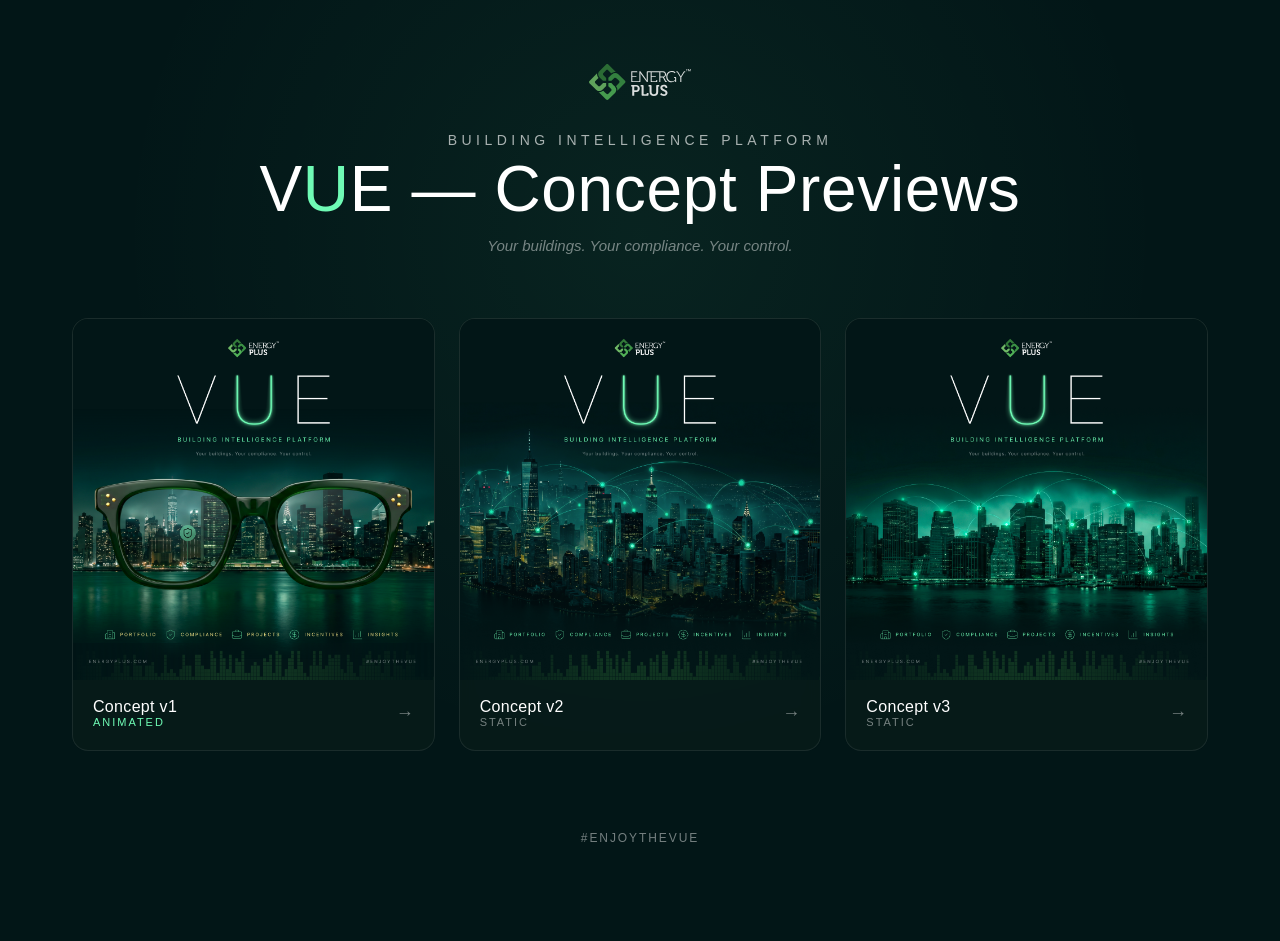
==== index.html @ 61dafa3a "Initial scaffold: VUE concept presentation prototype - v1: animated 1280x1280 stage (panorama scroll" ====
<!DOCTYPE html>
<html lang="en">
<head>
<meta charset="UTF-8">
<meta name="viewport" content="width=device-width, initial-scale=1.0">
<title>VUE — Building Intelligence Platform · Concepts</title>
<style>
  :root {
    --bg: #021617;
    --bg-card: rgba(8, 28, 26, 0.75);
    --green: #6ffbb5;
    --yellow: #ffec8b;
    --text: #ffffff;
    --text-dim: rgba(255,255,255,0.65);
    --text-faint: rgba(255,255,255,0.45);
  }

  * { box-sizing: border-box; }

  html, body {
    margin: 0;
    padding: 0;
    background:
      radial-gradient(circle at 50% 25%, rgba(111, 251, 181, 0.06) 0%, transparent 55%),
      var(--bg);
    color: var(--text);
    font-family: "Inter", -apple-system, BlinkMacSystemFont, "Segoe UI", sans-serif;
    min-height: 100vh;
    -webkit-font-smoothing: antialiased;
    -moz-osx-font-smoothing: grayscale;
  }

  .wrap {
    max-width: 1200px;
    margin: 0 auto;
    padding: 64px 32px 96px;
  }

  header {
    text-align: center;
    margin-bottom: 64px;
  }

  .logo {
    display: inline-block;
    margin: 0 auto 28px;
  }

  .logo img {
    height: 36px;
    width: auto;
    display: block;
    opacity: 0.85;
  }

  h1 {
    font-family: "Helvetica Neue", "Inter", sans-serif;
    font-weight: 200;
    font-size: clamp(38px, 6vw, 64px);
    line-height: 1.05;
    margin: 0 0 14px;
    letter-spacing: 0.01em;
  }
  h1 .accent { color: var(--green); }

  .subtitle {
    font-size: 14px;
    letter-spacing: 0.32em;
    text-transform: uppercase;
    color: var(--text-dim);
    margin: 0 0 8px;
  }

  .tagline {
    font-style: italic;
    font-weight: 300;
    color: var(--text-faint);
    font-size: 15px;
    margin: 0;
  }

  .grid {
    display: grid;
    grid-template-columns: repeat(auto-fit, minmax(280px, 1fr));
    gap: 24px;
  }

  .card {
    position: relative;
    display: block;
    text-decoration: none;
    color: inherit;
    border: 1px solid rgba(255,255,255,0.08);
    border-radius: 16px;
    overflow: hidden;
    background: var(--bg-card);
    backdrop-filter: blur(8px);
    -webkit-backdrop-filter: blur(8px);
    transition: transform 240ms cubic-bezier(.2,.7,.2,1),
                border-color 240ms ease,
                box-shadow 240ms ease;
  }

  .card:hover {
    transform: translateY(-4px);
    border-color: rgba(111,251,181,0.35);
    box-shadow: 0 20px 60px -10px rgba(0,0,0,0.5),
                0 0 0 1px rgba(111,251,181,0.15);
  }

  .card__preview {
    aspect-ratio: 1 / 1;
    background: #000;
    position: relative;
    overflow: hidden;
  }

  .card__preview img {
    width: 100%;
    height: 100%;
    object-fit: cover;
    display: block;
    transition: transform 600ms cubic-bezier(.2,.7,.2,1);
  }

  .card:hover .card__preview img { transform: scale(1.03); }

  .card__body {
    padding: 18px 20px 22px;
    display: flex;
    align-items: center;
    justify-content: space-between;
    gap: 12px;
  }

  .card__title {
    font-size: 16px;
    font-weight: 500;
    letter-spacing: 0.02em;
  }

  .card__meta {
    font-size: 11px;
    letter-spacing: 0.18em;
    text-transform: uppercase;
    color: var(--text-faint);
  }

  .card--animated .card__meta { color: var(--green); }

  .card__arrow {
    color: var(--text-faint);
    font-size: 18px;
    line-height: 1;
    transition: transform 220ms ease, color 220ms ease;
  }

  .card:hover .card__arrow {
    color: var(--green);
    transform: translateX(4px);
  }

  footer {
    margin-top: 80px;
    text-align: center;
    color: var(--text-faint);
    font-size: 12px;
    letter-spacing: 0.16em;
    text-transform: uppercase;
  }
</style>
</head>
<body>

<div class="wrap">

  <header>
    <div class="logo"><img src="assets/EP_Logo.svg" alt="EnergyPlus"></div>
    <p class="subtitle">Building Intelligence Platform</p>
    <h1>V<span class="accent">U</span>E — Concept Previews</h1>
    <p class="tagline">Your buildings. Your compliance. Your control.</p>
  </header>

  <div class="grid">

    <a class="card card--animated" href="concepts/v1/">
      <div class="card__preview">
        <img src="assets/figma/_screenshot.png" alt="Concept v1 — animated preview">
      </div>
      <div class="card__body">
        <div>
          <div class="card__title">Concept v1</div>
          <div class="card__meta">Animated</div>
        </div>
        <span class="card__arrow">→</span>
      </div>
    </a>

    <a class="card" href="concepts/v2/">
      <div class="card__preview">
        <img src="assets/V02.png" alt="Concept v2 — static preview">
      </div>
      <div class="card__body">
        <div>
          <div class="card__title">Concept v2</div>
          <div class="card__meta">Static</div>
        </div>
        <span class="card__arrow">→</span>
      </div>
    </a>

    <a class="card" href="concepts/v3/">
      <div class="card__preview">
        <img src="assets/V03.png" alt="Concept v3 — static preview">
      </div>
      <div class="card__body">
        <div>
          <div class="card__title">Concept v3</div>
          <div class="card__meta">Static</div>
        </div>
        <span class="card__arrow">→</span>
      </div>
    </a>

  </div>

  <footer>#ENJOYTHEVUE</footer>
</div>

</body>
</html>
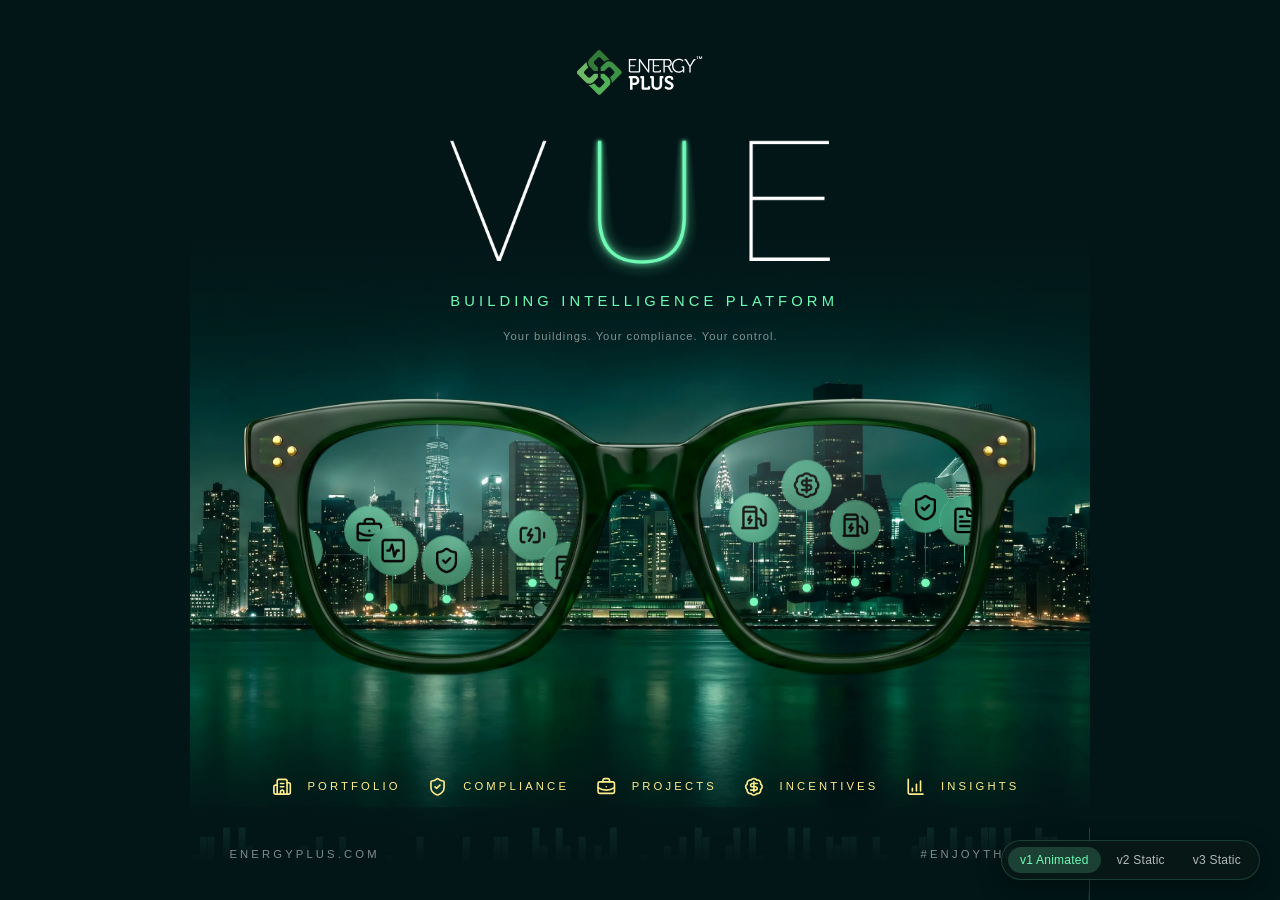
==== commit 68fffffc: "Pin float: wider amplitude + slower duration + smoother easing Remove dashboard launcher (root → /co" ====
--- a/index.html
+++ b/index.html
@@ -2,230 +2,12 @@
 <html lang="en">
 <head>
 <meta charset="UTF-8">
-<meta name="viewport" content="width=device-width, initial-scale=1.0">
-<title>VUE — Building Intelligence Platform · Concepts</title>
-<style>
-  :root {
-    --bg: #021617;
-    --bg-card: rgba(8, 28, 26, 0.75);
-    --green: #6ffbb5;
-    --yellow: #ffec8b;
-    --text: #ffffff;
-    --text-dim: rgba(255,255,255,0.65);
-    --text-faint: rgba(255,255,255,0.45);
-  }
-
-  * { box-sizing: border-box; }
-
-  html, body {
-    margin: 0;
-    padding: 0;
-    background:
-      radial-gradient(circle at 50% 25%, rgba(111, 251, 181, 0.06) 0%, transparent 55%),
-      var(--bg);
-    color: var(--text);
-    font-family: "Inter", -apple-system, BlinkMacSystemFont, "Segoe UI", sans-serif;
-    min-height: 100vh;
-    -webkit-font-smoothing: antialiased;
-    -moz-osx-font-smoothing: grayscale;
-  }
-
-  .wrap {
-    max-width: 1200px;
-    margin: 0 auto;
-    padding: 64px 32px 96px;
-  }
-
-  header {
-    text-align: center;
-    margin-bottom: 64px;
-  }
-
-  .logo {
-    display: inline-block;
-    margin: 0 auto 28px;
-  }
-
-  .logo img {
-    height: 36px;
-    width: auto;
-    display: block;
-    opacity: 0.85;
-  }
-
-  h1 {
-    font-family: "Helvetica Neue", "Inter", sans-serif;
-    font-weight: 200;
-    font-size: clamp(38px, 6vw, 64px);
-    line-height: 1.05;
-    margin: 0 0 14px;
-    letter-spacing: 0.01em;
-  }
-  h1 .accent { color: var(--green); }
-
-  .subtitle {
-    font-size: 14px;
-    letter-spacing: 0.32em;
-    text-transform: uppercase;
-    color: var(--text-dim);
-    margin: 0 0 8px;
-  }
-
-  .tagline {
-    font-style: italic;
-    font-weight: 300;
-    color: var(--text-faint);
-    font-size: 15px;
-    margin: 0;
-  }
-
-  .grid {
-    display: grid;
-    grid-template-columns: repeat(auto-fit, minmax(280px, 1fr));
-    gap: 24px;
-  }
-
-  .card {
-    position: relative;
-    display: block;
-    text-decoration: none;
-    color: inherit;
-    border: 1px solid rgba(255,255,255,0.08);
-    border-radius: 16px;
-    overflow: hidden;
-    background: var(--bg-card);
-    backdrop-filter: blur(8px);
-    -webkit-backdrop-filter: blur(8px);
-    transition: transform 240ms cubic-bezier(.2,.7,.2,1),
-                border-color 240ms ease,
-                box-shadow 240ms ease;
-  }
-
-  .card:hover {
-    transform: translateY(-4px);
-    border-color: rgba(111,251,181,0.35);
-    box-shadow: 0 20px 60px -10px rgba(0,0,0,0.5),
-                0 0 0 1px rgba(111,251,181,0.15);
-  }
-
-  .card__preview {
-    aspect-ratio: 1 / 1;
-    background: #000;
-    position: relative;
-    overflow: hidden;
-  }
-
-  .card__preview img {
-    width: 100%;
-    height: 100%;
-    object-fit: cover;
-    display: block;
-    transition: transform 600ms cubic-bezier(.2,.7,.2,1);
-  }
-
-  .card:hover .card__preview img { transform: scale(1.03); }
-
-  .card__body {
-    padding: 18px 20px 22px;
-    display: flex;
-    align-items: center;
-    justify-content: space-between;
-    gap: 12px;
-  }
-
-  .card__title {
-    font-size: 16px;
-    font-weight: 500;
-    letter-spacing: 0.02em;
-  }
-
-  .card__meta {
-    font-size: 11px;
-    letter-spacing: 0.18em;
-    text-transform: uppercase;
-    color: var(--text-faint);
-  }
-
-  .card--animated .card__meta { color: var(--green); }
-
-  .card__arrow {
-    color: var(--text-faint);
-    font-size: 18px;
-    line-height: 1;
-    transition: transform 220ms ease, color 220ms ease;
-  }
-
-  .card:hover .card__arrow {
-    color: var(--green);
-    transform: translateX(4px);
-  }
-
-  footer {
-    margin-top: 80px;
-    text-align: center;
-    color: var(--text-faint);
-    font-size: 12px;
-    letter-spacing: 0.16em;
-    text-transform: uppercase;
-  }
-</style>
+<title>VUE — Building Intelligence Platform</title>
+<meta http-equiv="refresh" content="0; url=concepts/v1/">
+<script>location.replace('concepts/v1/');</script>
+<style>html,body{margin:0;background:#021617;color:#6ffbb5;font-family:-apple-system,BlinkMacSystemFont,Inter,sans-serif;height:100%;display:grid;place-items:center}a{color:#6ffbb5}</style>
 </head>
 <body>
-
-<div class="wrap">
-
-  <header>
-    <div class="logo"><img src="assets/EP_Logo.svg" alt="EnergyPlus"></div>
-    <p class="subtitle">Building Intelligence Platform</p>
-    <h1>V<span class="accent">U</span>E — Concept Previews</h1>
-    <p class="tagline">Your buildings. Your compliance. Your control.</p>
-  </header>
-
-  <div class="grid">
-
-    <a class="card card--animated" href="concepts/v1/">
-      <div class="card__preview">
-        <img src="assets/figma/_screenshot.png" alt="Concept v1 — animated preview">
-      </div>
-      <div class="card__body">
-        <div>
-          <div class="card__title">Concept v1</div>
-          <div class="card__meta">Animated</div>
-        </div>
-        <span class="card__arrow">→</span>
-      </div>
-    </a>
-
-    <a class="card" href="concepts/v2/">
-      <div class="card__preview">
-        <img src="assets/V02.png" alt="Concept v2 — static preview">
-      </div>
-      <div class="card__body">
-        <div>
-          <div class="card__title">Concept v2</div>
-          <div class="card__meta">Static</div>
-        </div>
-        <span class="card__arrow">→</span>
-      </div>
-    </a>
-
-    <a class="card" href="concepts/v3/">
-      <div class="card__preview">
-        <img src="assets/V03.png" alt="Concept v3 — static preview">
-      </div>
-      <div class="card__body">
-        <div>
-          <div class="card__title">Concept v3</div>
-          <div class="card__meta">Static</div>
-        </div>
-        <span class="card__arrow">→</span>
-      </div>
-    </a>
-
-  </div>
-
-  <footer>#ENJOYTHEVUE</footer>
-</div>
-
+<p>Loading… <a href="concepts/v1/">go to concept v1</a></p>
 </body>
 </html>
